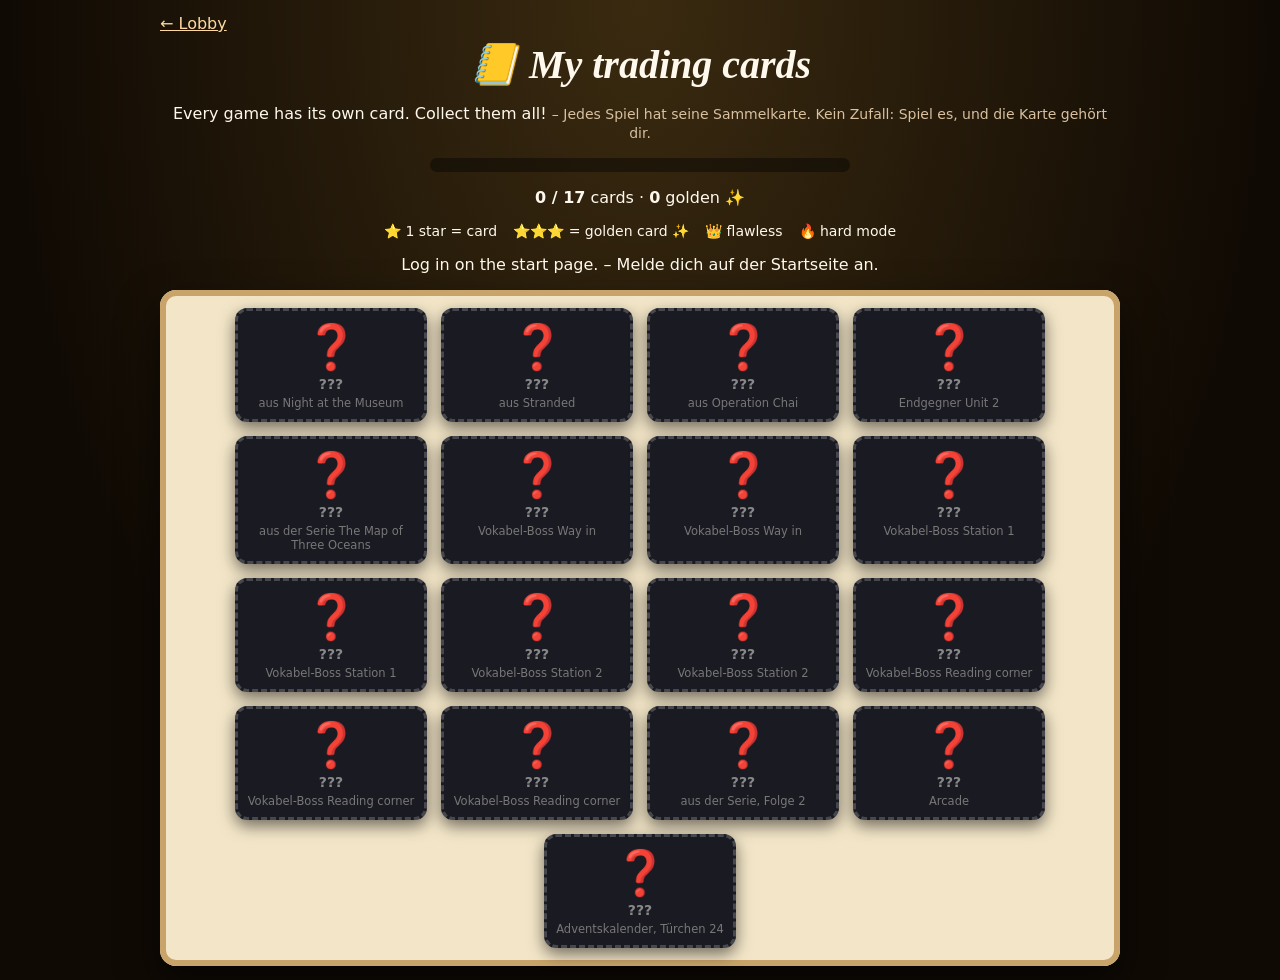
==== album.html @ 15182f44 "Streak, Flawless, Commonwealth-Skyline, World Tour, Final Boss Monsoon, Operation Chai (Passive), Ad" ====
<!DOCTYPE html>
<html lang="en">
<head>
<meta charset="UTF-8">
<meta name="viewport" content="width=device-width, initial-scale=1, maximum-scale=1">
<title>My trading cards · The Hirsch Games</title>
<link rel="icon" href="logo.svg" type="image/svg+xml"><link rel="apple-touch-icon" href="apple-touch-icon.png">
<style>
  body{margin:0;min-height:100vh;background:radial-gradient(ellipse at 50% 0%,#3a2a10 0%,#100a04 70%);color:#fff8ec;font-family:system-ui,-apple-system,Segoe UI,Roboto,sans-serif}
  .w{max-width:960px;margin:0 auto;padding:14px}
  a{color:#ffd8a0}
  h1{font-family:Georgia,serif;font-style:italic;font-size:40px;text-align:center;margin:8px 0 0}
  .de{color:#d8c0a0;font-size:14px}
  .book{background:#f3e6c8;border-radius:16px;padding:18px;margin-top:14px;box-shadow:inset 0 0 0 6px #c9a46a,0 18px 40px #0009;color:#3a2a10}
  .grid{display:flex;flex-wrap:wrap;gap:14px;justify-content:center}
  .bar{height:14px;border-radius:8px;background:#0006;overflow:hidden;margin:8px auto;max-width:420px}
  .bar i{display:block;height:100%;background:linear-gradient(90deg,#ffd23a,#ff8a2a)}
  .leg{display:flex;gap:16px;justify-content:center;flex-wrap:wrap;font-size:14px;margin:10px 0}
</style>
</head>
<body>
<div class="w" id="app"></div>
<script src="game.js?v=13"></script>
<script src="vocab-u2.js?v=11"></script>
<script src="cards.js?v=1"></script>
<script>
document.head.insertAdjacentHTML("beforeend", `<style>${CROMO_CSS}</style>`);
const se = E8.getSession(), s = se && se.state;
const got = CROMOS.filter(c => cromoState(s, c.id).got).length, gold = CROMOS.filter(c => cromoState(s, c.id).gold).length;
document.getElementById("app").innerHTML = `<a href="./">← Lobby</a><h1>📒 My trading cards</h1>
  <p style="text-align:center">Every game has its own card. Collect them all! <span class="de">– Jedes Spiel hat seine Sammelkarte. Kein Zufall: Spiel es, und die Karte gehört dir.</span></p>
  <div class="bar"><i style="width:${Math.round(got / CROMOS.length * 100)}%"></i></div>
  <p style="text-align:center"><b>${got} / ${CROMOS.length}</b> cards · <b>${gold}</b> golden ✨</p>
  <div class="leg"><span>⭐ 1 star = card</span><span>⭐⭐⭐ = golden card ✨</span><span>👑 flawless</span><span>🔥 hard mode</span></div>
  ${s ? "" : `<p style="text-align:center">Log in on the start page. – Melde dich auf der Startseite an.</p>`}
  <div class="book"><div class="grid">${CROMOS.map(c => cromoCard(c, s, true)).join("")}</div></div>`;
</script>
</body>
</html>
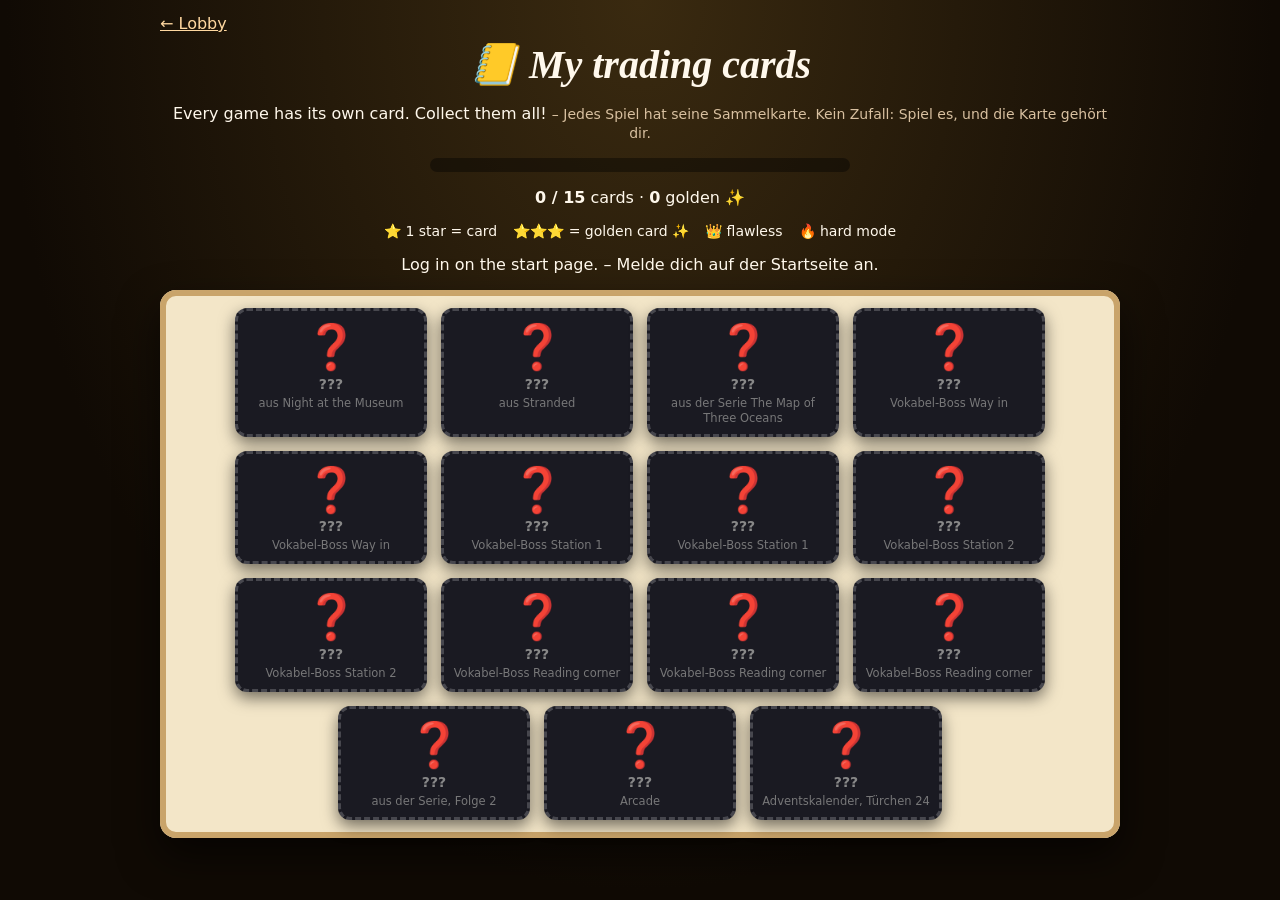
==== commit b2142784: "Operation Chai (Passive) und Final Boss Unit 2 vorerst ausgeblendet (LOCKED in cards.js) Co-Authored" ====
--- a/album.html
+++ b/album.html
@@ -22,7 +22,7 @@
 <div class="w" id="app"></div>
 <script src="game.js?v=13"></script>
 <script src="vocab-u2.js?v=11"></script>
-<script src="cards.js?v=1"></script>
+<script src="cards.js?v=2"></script>
 <script>
 document.head.insertAdjacentHTML("beforeend", `<style>${CROMO_CSS}</style>`);
 const se = E8.getSession(), s = se && se.state;
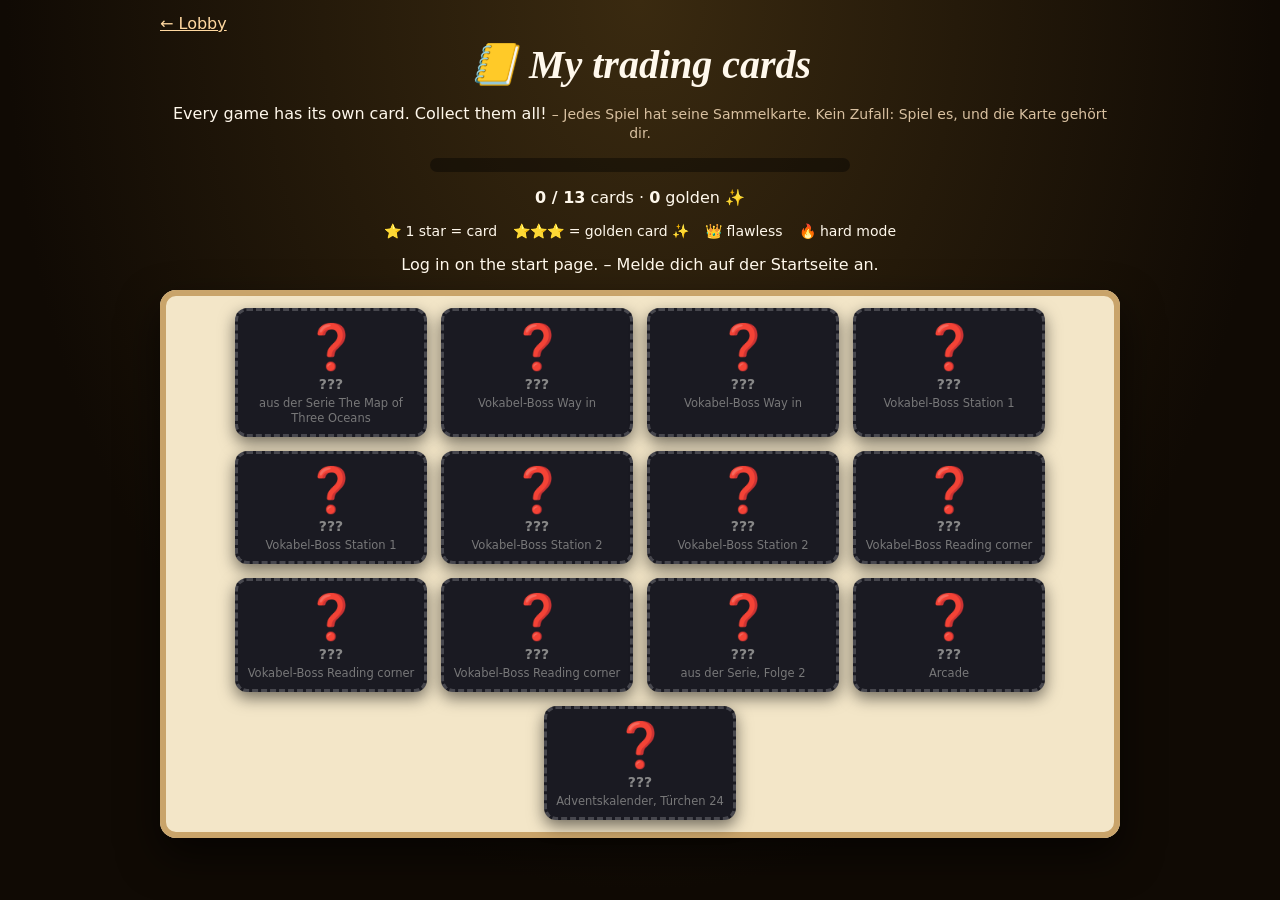
==== commit 10daec1b: "If-clause-Spiele vorerst ausgeblendet; Start-Spiel Vokabel-Boss Way in Co-Authored-By: Claude Opus 5" ====
--- a/album.html
+++ b/album.html
@@ -22,7 +22,7 @@
 <div class="w" id="app"></div>
 <script src="game.js?v=13"></script>
 <script src="vocab-u2.js?v=11"></script>
-<script src="cards.js?v=2"></script>
+<script src="cards.js?v=3"></script>
 <script>
 document.head.insertAdjacentHTML("beforeend", `<style>${CROMO_CSS}</style>`);
 const se = E8.getSession(), s = se && se.state;
